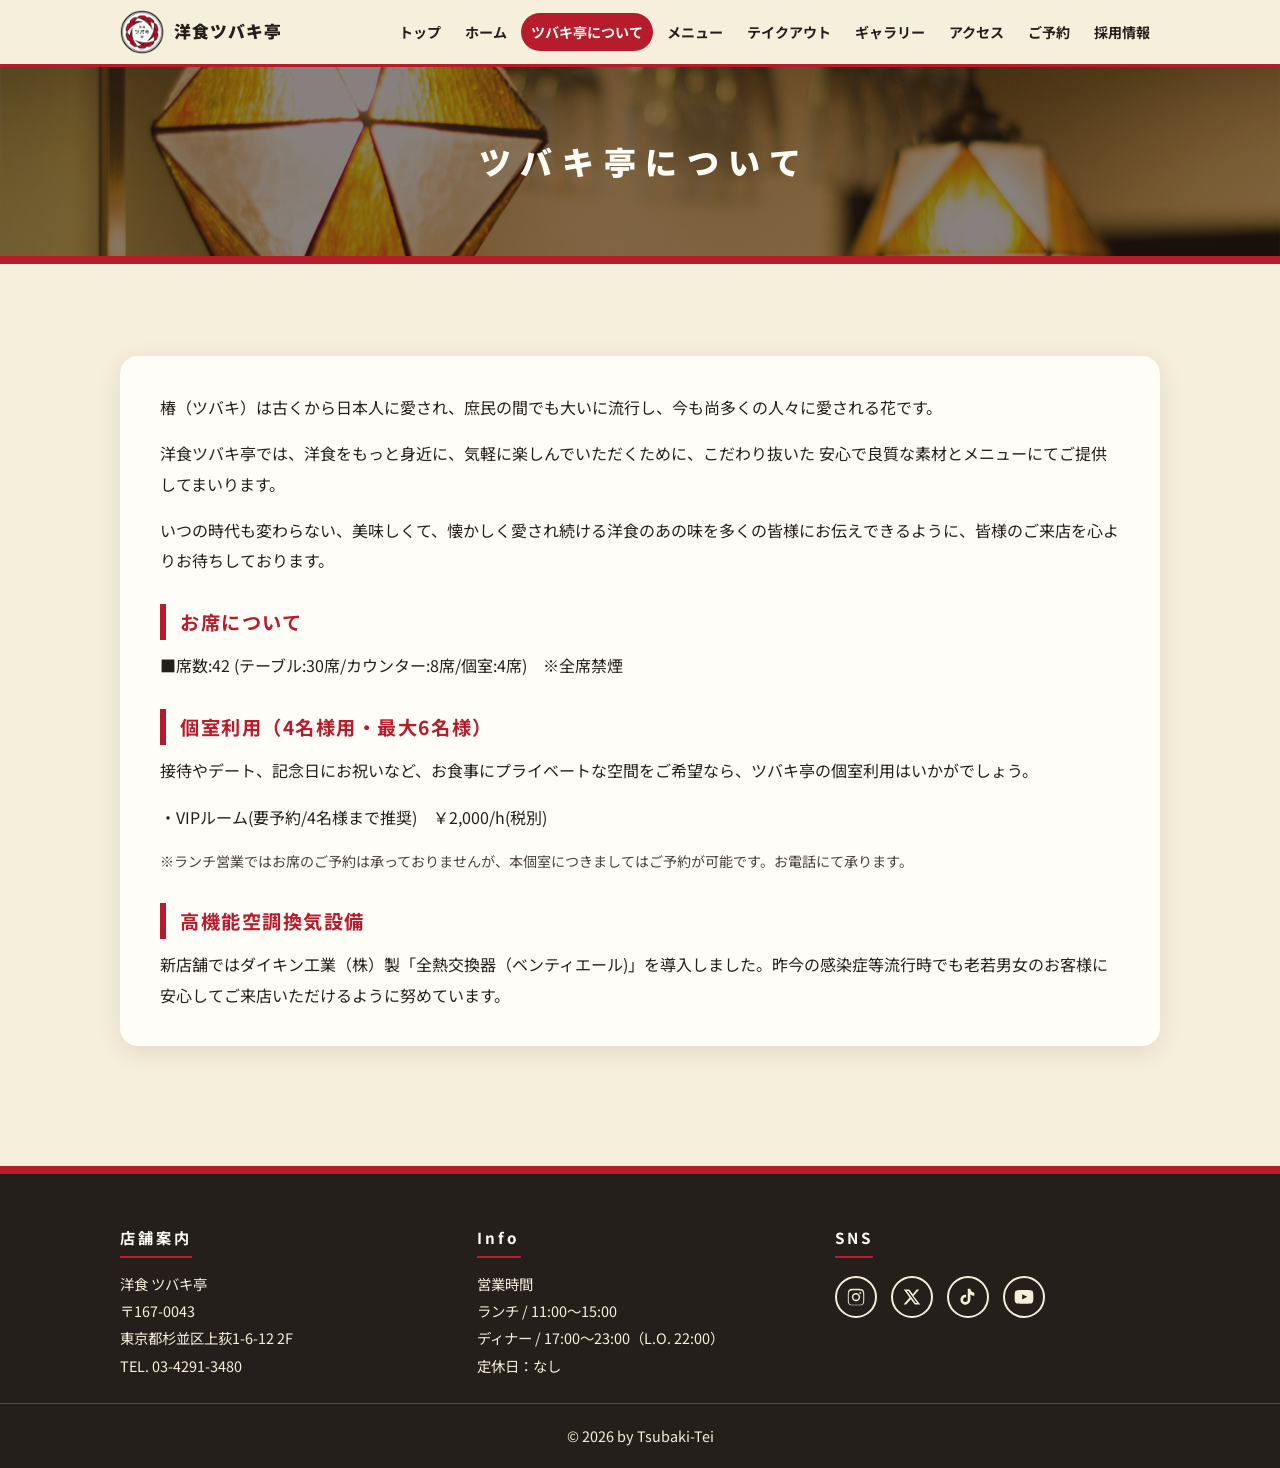
==== about/index.html @ 3b2450a0 "feat: 全ページ実装（1号店8ページ + 2号店/deli/ + 404） - レスポンシブHTML/CSS（クリーム×深紅の現行デザイン踏襲） - メニューはdata/menu.jsonからJS" ====
<!DOCTYPE html>
<html lang="ja">
<head>
  <meta charset="UTF-8">
  <meta name="viewport" content="width=device-width, initial-scale=1">
  <title>ツバキ亭について｜洋食ツバキ亭</title>
  <meta name="description" content="洋食ツバキ亭のこだわり。安心で良質な素材と、いつの時代も愛され続ける洋食の味をお届けします。">
  <link rel="icon" href="../assets/img/logo.png">
  <meta property="og:title" content="ツバキ亭について｜洋食ツバキ亭">
  <meta property="og:description" content="洋食ツバキ亭のこだわり。安心で良質な素材と、いつの時代も愛され続ける洋食の味をお届けします。">
  <meta property="og:image" content="../assets/img/logo.png">
  <link rel="preconnect" href="https://fonts.googleapis.com">
  <link rel="preconnect" href="https://fonts.gstatic.com" crossorigin>
  <link href="https://fonts.googleapis.com/css2?family=Noto+Sans+JP:wght@400;700;900&display=swap" rel="stylesheet">
  <link rel="stylesheet" href="../assets/css/style.css">
</head>
<body>
<header class="site-header">
  <div class="header-inner">
    <a class="brand" href=".././"><img src="../assets/img/logo.png" alt="洋食ツバキ亭ロゴ">洋食ツバキ亭</a>
    <button class="nav-toggle" aria-label="メニューを開く" onclick="document.querySelector('.site-nav').classList.toggle('open')">☰</button>
    <nav class="site-nav">
      <ul>
        <li><a href=".././">トップ</a></li>
        <li><a href="../home/">ホーム</a></li>
        <li><a href="../about/" aria-current="page">ツバキ亭について</a></li>
        <li><a href="../menu/">メニュー</a></li>
        <li><a href="../takeout/">テイクアウト</a></li>
        <li><a href="../gallery/">ギャラリー</a></li>
        <li><a href="../access/">アクセス</a></li>
        <li><a href="../reserve/">ご予約</a></li>
        <li><a href="../recruit/">採用情報</a></li>
      </ul>
    </nav>
  </div>
</header>

<div class="page-title"><h1>ツバキ亭について</h1></div>
<main>
  <section class="section">
    <div class="prose">
      <p>椿（ツバキ）は古くから日本人に愛され、庶民の間でも大いに流行し、今も尚多くの人々に愛される花です。</p>
      <p>洋食ツバキ亭では、洋食をもっと身近に、気軽に楽しんでいただくために、こだわり抜いた 安心で良質な素材とメニューにてご提供してまいります。</p>
      <p>いつの時代も変わらない、美味しくて、懐かしく愛され続ける洋食のあの味を多くの皆様にお伝えできるように、皆様のご来店を心よりお待ちしております。</p>

      <h3>お席について</h3>
      <p>■席数:42 (テーブル:30席/カウンター:8席/個室:4席)　※全席禁煙</p>

      <h3>個室利用（4名様用・最大6名様）</h3>
      <p>接待やデート、記念日にお祝いなど、お食事にプライベートな空間をご希望なら、ツバキ亭の個室利用はいかがでしょう。</p>
      <p>・VIPルーム(要予約/4名様まで推奨)　￥2,000/h(税別)</p>
      <p class="note">※ランチ営業ではお席のご予約は承っておりませんが、本個室につきましてはご予約が可能です。お電話にて承ります。</p>

      <h3>高機能空調換気設備</h3>
      <p>新店舗ではダイキン工業（株）製「全熱交換器（ベンティエール)」を導入しました。昨今の感染症等流行時でも老若男女のお客様に安心してご来店いただけるように努めています。</p>
    </div>
  </section>
</main>

<footer class="site-footer">
  <div class="footer-inner">
    <div>
      <h4>店舗案内</h4>
      <p>洋食 ツバキ亭<br>〒167-0043<br>東京都杉並区上荻1-6-12 2F<br>TEL. <a href="tel:03-4291-3480">03-4291-3480</a></p>
    </div>
    <div>
      <h4>Info</h4>
      <p>営業時間<br>ランチ / 11:00〜15:00<br>ディナー / 17:00〜23:00（L.O. 22:00）<br>定休日：なし</p>
    </div>
    <div>
      <h4>SNS</h4>
      <div class="sns-icons">
        <a href="https://www.instagram.com/tsubaki.ogikubo/" target="_blank" rel="noopener" aria-label="Instagram"><svg viewBox="0 0 24 24"><path d="M12 2.2c3.2 0 3.6 0 4.9.1 1.2.1 1.8.2 2.2.4.6.2 1 .5 1.4.9.4.4.7.8.9 1.4.2.4.4 1 .4 2.2.1 1.3.1 1.7.1 4.9s0 3.6-.1 4.9c-.1 1.2-.2 1.8-.4 2.2-.2.6-.5 1-.9 1.4-.4.4-.8.7-1.4.9-.4.2-1 .4-2.2.4-1.3.1-1.7.1-4.9.1s-3.6 0-4.9-.1c-1.2-.1-1.8-.2-2.2-.4-.6-.2-1-.5-1.4-.9-.4-.4-.7-.8-.9-1.4-.2-.4-.4-1-.4-2.2C2.2 15.6 2.2 15.2 2.2 12s0-3.6.1-4.9c.1-1.2.2-1.8.4-2.2.2-.6.5-1 .9-1.4.4-.4.8-.7 1.4-.9.4-.2 1-.4 2.2-.4C8.4 2.2 8.8 2.2 12 2.2m0 1.8c-3.1 0-3.5 0-4.8.1-1.1.1-1.4.2-1.8.3-.4.2-.7.4-1 .7-.3.3-.5.6-.7 1-.1.4-.3.7-.3 1.8-.1 1.3-.1 1.7-.1 4.8s0 3.5.1 4.8c.1 1.1.2 1.4.3 1.8.2.4.4.7.7 1 .3.3.6.5 1 .7.4.1.7.3 1.8.3 1.3.1 1.7.1 4.8.1s3.5 0 4.8-.1c1.1-.1 1.4-.2 1.8-.3.4-.2.7-.4 1-.7.3-.3.5-.6.7-1 .1-.4.3-.7.3-1.8.1-1.3.1-1.7.1-4.8s0-3.5-.1-4.8c-.1-1.1-.2-1.4-.3-1.8-.2-.4-.4-.7-.7-1-.3-.3-.6-.5-1-.7-.4-.1-.7-.3-1.8-.3-1.3-.1-1.7-.1-4.8-.1zm0 3.1a5 5 0 1 1 0 10 5 5 0 0 1 0-10zm0 1.8a3.2 3.2 0 1 0 0 6.4 3.2 3.2 0 0 0 0-6.4zm5.2-2.9a1.1 1.1 0 1 1 0 2.2 1.1 1.1 0 0 1 0-2.2z"/></svg></a>
        <a href="https://x.com/TsubakiOgikubo" target="_blank" rel="noopener" aria-label="X"><svg viewBox="0 0 24 24"><path d="M17.5 3h3.1l-6.8 7.8L21.8 21h-6.3l-4.9-6.4L5 21H1.9l7.3-8.3L2.2 3h6.5l4.4 5.8L17.5 3zm-1.1 16.1h1.7L7.7 4.8H5.9l10.5 14.3z"/></svg></a>
        <a href="https://www.tiktok.com/@tsubaki.ogikubo" target="_blank" rel="noopener" aria-label="TikTok"><svg viewBox="0 0 24 24"><path d="M19.6 6.7a4.8 4.8 0 0 1-3.5-1.6 4.8 4.8 0 0 1-1.2-3.1h-3.2v13.3a2.8 2.8 0 1 1-2-2.7V9.3a6 6 0 1 0 5.2 6V8.9a8 8 0 0 0 4.7 1.5V7.2c-.3 0-.7-.1-1-.2z"/></svg></a>
        <a href="https://www.youtube.com/@tsubaki.ogikubo" target="_blank" rel="noopener" aria-label="YouTube"><svg viewBox="0 0 24 24"><path d="M23 7.2s-.2-1.6-.9-2.3c-.9-.9-1.9-.9-2.3-1C16.6 3.6 12 3.6 12 3.6s-4.6 0-7.8.3c-.4.1-1.4.1-2.3 1-.7.7-.9 2.3-.9 2.3S.8 9.1.8 11v1.8c0 1.9.2 3.8.2 3.8s.2 1.6.9 2.3c.9.9 2 .9 2.5 1 1.8.2 7.6.3 7.6.3s4.6 0 7.8-.3c.4-.1 1.4-.1 2.3-1 .7-.7.9-2.3.9-2.3s.2-1.9.2-3.8V11c0-1.9-.2-3.8-.2-3.8zM9.8 14.9V8.7l6.1 3.1-6.1 3.1z"/></svg></a>
      </div>
    </div>
  </div>
  <p class="copyright">© 2026 by Tsubaki-Tei</p>
</footer>
</body>
</html>
---- assets/css/style.css ----
/* ==========================================================
   洋食ツバキ亭 — 共通スタイル
   カラー: クリーム地 × 深紅（現行サイトの世界観を踏襲）
   ========================================================== */
:root {
  --cream: #f6efdc;
  --cream-deep: #efe5c9;
  --red: #b71c2c;
  --red-dark: #93151f;
  --ink: #251f1c;
  --ink-soft: #4a423d;
  --white: #fffdf7;
  --shadow: 0 6px 24px rgba(60, 30, 20, .10);
  --radius: 18px;
  --maxw: 1080px;
}

* { margin: 0; padding: 0; box-sizing: border-box; }

html { scroll-behavior: smooth; }

body {
  font-family: "Noto Sans JP", "Hiragino Kaku Gothic ProN", sans-serif;
  background: var(--cream);
  color: var(--ink);
  line-height: 1.9;
  font-size: 16px;
  -webkit-font-smoothing: antialiased;
}

img { max-width: 100%; display: block; }
a { color: var(--red); text-decoration: none; }

/* ---------- ヘッダー ---------- */
.site-header {
  position: sticky;
  top: 0;
  z-index: 100;
  background: rgba(246, 239, 220, .95);
  backdrop-filter: blur(8px);
  border-bottom: 3px solid var(--red);
}
.header-inner {
  max-width: var(--maxw);
  margin: 0 auto;
  padding: 10px 20px;
  display: flex;
  align-items: center;
  justify-content: space-between;
  gap: 16px;
}
.brand {
  display: flex;
  align-items: center;
  gap: 10px;
  color: var(--ink);
  font-weight: 900;
  font-size: 1.05rem;
  letter-spacing: .06em;
  white-space: nowrap;
}
.brand img { width: 44px; height: 44px; }

.site-nav ul {
  display: flex;
  list-style: none;
  gap: 4px;
  flex-wrap: wrap;
}
.site-nav a {
  display: block;
  padding: 6px 10px;
  color: var(--ink);
  font-weight: 700;
  font-size: .88rem;
  border-radius: 999px;
  transition: background .2s, color .2s;
}
.site-nav a:hover, .site-nav a[aria-current="page"] {
  background: var(--red);
  color: var(--white);
}

.nav-toggle {
  display: none;
  background: none;
  border: 2px solid var(--red);
  border-radius: 10px;
  color: var(--red);
  font-size: 1.3rem;
  line-height: 1;
  padding: 6px 10px;
  cursor: pointer;
}

@media (max-width: 860px) {
  .nav-toggle { display: block; }
  .site-nav {
    display: none;
    position: absolute;
    top: 100%;
    left: 0;
    right: 0;
    background: var(--cream);
    border-bottom: 3px solid var(--red);
    box-shadow: var(--shadow);
  }
  .site-nav.open { display: block; }
  .site-nav ul { flex-direction: column; padding: 10px 16px 16px; }
  .site-nav a { font-size: 1rem; padding: 10px 12px; }
}

/* ---------- ヒーロー ---------- */
.hero {
  position: relative;
  min-height: 340px;
  display: grid;
  place-items: center;
  background: url("../img/hero.jpg") center/cover no-repeat;
}
.hero::after {
  content: "";
  position: absolute;
  inset: auto 0 0 0;
  height: 10px;
  background: var(--red);
}
.hero .hero-logo {
  width: 190px;
  height: 190px;
  border-radius: 50%;
  background: var(--white);
  box-shadow: var(--shadow);
  padding: 12px;
}
@media (max-width: 640px) {
  .hero { min-height: 240px; }
  .hero .hero-logo { width: 140px; height: 140px; }
}

/* サブページ用ページタイトル帯 */
.page-title {
  background: linear-gradient(rgba(37, 25, 20, .55), rgba(37, 25, 20, .55)), url("../img/hero.jpg") center/cover no-repeat;
  color: var(--white);
  text-align: center;
  padding: 64px 20px;
  border-bottom: 8px solid var(--red);
}
.page-title h1 {
  font-size: 2rem;
  letter-spacing: .3em;
  text-indent: .3em;
  font-weight: 900;
}
@media (max-width: 640px) {
  .page-title { padding: 44px 16px; }
  .page-title h1 { font-size: 1.5rem; }
}

/* ---------- セクション共通 ---------- */
main { max-width: var(--maxw); margin: 0 auto; padding: 0 20px 80px; }

.section { padding-top: 64px; }
.section-title {
  display: flex;
  align-items: center;
  justify-content: center;
  gap: 18px;
  font-size: 1.7rem;
  font-weight: 900;
  letter-spacing: .2em;
  text-indent: .2em;
  margin-bottom: 36px;
}
.section-title::before, .section-title::after {
  content: "";
  width: 110px;
  height: 6px;
  background-image: radial-gradient(var(--red) 42%, transparent 46%);
  background-size: 14px 6px;
  background-repeat: repeat-x;
}
@media (max-width: 640px) {
  .section { padding-top: 48px; }
  .section-title { font-size: 1.3rem; gap: 10px; }
  .section-title::before, .section-title::after { width: 54px; }
}

/* ---------- カード ---------- */
.store-cards {
  display: grid;
  grid-template-columns: repeat(auto-fit, minmax(260px, 1fr));
  gap: 28px;
}
.store-card {
  position: relative;
  border: 3px solid var(--red);
  border-radius: 22px;
  overflow: hidden;
  background: var(--white);
  min-height: 380px;
  display: flex;
  flex-direction: column;
  box-shadow: var(--shadow);
  transition: transform .25s;
}
a.store-card:hover { transform: translateY(-4px); }
.store-card .badge {
  position: absolute;
  top: 14px;
  left: 14px;
  width: 64px;
  height: 64px;
  border-radius: 50%;
  background: var(--white);
  padding: 4px;
  box-shadow: var(--shadow);
  z-index: 2;
}
.store-card .photo {
  flex: 1;
  min-height: 260px;
  background-size: cover;
  background-position: center;
}
.store-card .info {
  background: linear-gradient(transparent, rgba(20, 10, 8, .8));
  color: var(--white);
  padding: 60px 18px 18px;
  margin-top: -96px;
  position: relative;
  z-index: 1;
}
.store-card .info h3 { font-size: 1.25rem; letter-spacing: .1em; }
.store-card .info p { font-size: .85rem; line-height: 1.6; }
.store-card.coming {
  align-items: center;
  justify-content: center;
  color: var(--red);
  font-weight: 900;
  font-size: 1.35rem;
  letter-spacing: .04em;
}

/* ---------- ボタン ---------- */
.btn-area {
  display: flex;
  flex-direction: column;
  align-items: center;
  gap: 16px;
  margin-top: 44px;
}
.btn {
  display: inline-block;
  background: var(--red);
  color: var(--white);
  font-weight: 900;
  letter-spacing: .18em;
  padding: 14px 46px;
  border-radius: 999px;
  box-shadow: var(--shadow);
  transition: background .2s, transform .2s;
  text-align: center;
  min-width: 280px;
}
.btn:hover { background: var(--red-dark); transform: translateY(-2px); }
@media (max-width: 640px) { .btn { min-width: 240px; padding: 13px 30px; } }

/* ---------- 本文ブロック ---------- */
.prose {
  background: var(--white);
  border-radius: var(--radius);
  box-shadow: var(--shadow);
  padding: 36px 40px;
  margin-top: 28px;
}
.prose h3 {
  color: var(--red);
  font-size: 1.2rem;
  letter-spacing: .08em;
  margin: 28px 0 10px;
  padding-left: 14px;
  border-left: 6px solid var(--red);
}
.prose h3:first-child { margin-top: 0; }
.prose p { margin-bottom: 1em; }
.prose p:last-child { margin-bottom: 0; }
.prose .note { font-size: .88rem; color: var(--ink-soft); }
@media (max-width: 640px) { .prose { padding: 24px 20px; } }

/* ---------- メニュー ---------- */
.menu-tabs {
  display: flex;
  justify-content: center;
  gap: 12px;
  margin-bottom: 8px;
  flex-wrap: wrap;
}
.menu-tab {
  border: 3px solid var(--red);
  background: var(--white);
  color: var(--red);
  font-weight: 900;
  font-size: 1rem;
  letter-spacing: .12em;
  padding: 10px 34px;
  border-radius: 999px;
  cursor: pointer;
  transition: background .2s, color .2s;
}
.menu-tab.active, .menu-tab:hover { background: var(--red); color: var(--white); }

.menu-lead {
  text-align: center;
  white-space: pre-line;
  color: var(--ink-soft);
  font-size: .92rem;
  margin: 18px auto 0;
  max-width: 640px;
}

.menu-section { margin-top: 44px; }
.menu-section > h3 {
  text-align: center;
  font-size: 1.35rem;
  font-weight: 900;
  letter-spacing: .22em;
  text-indent: .22em;
  color: var(--red);
  margin-bottom: 6px;
}
.menu-section > .sec-desc {
  text-align: center;
  white-space: pre-line;
  font-size: .88rem;
  color: var(--ink-soft);
  margin-bottom: 20px;
}

.menu-items { display: grid; gap: 14px; }
.menu-item {
  display: flex;
  align-items: center;
  gap: 18px;
  background: var(--white);
  border-radius: 14px;
  box-shadow: var(--shadow);
  padding: 14px 20px;
}
.menu-item .thumb {
  width: 74px;
  height: 74px;
  border-radius: 12px;
  object-fit: cover;
  flex-shrink: 0;
}
.menu-item .body { flex: 1; min-width: 0; }
.menu-item .name { font-weight: 700; font-size: 1.02rem; }
.menu-item .desc {
  font-size: .82rem;
  color: var(--ink-soft);
  white-space: pre-line;
  line-height: 1.6;
}
.menu-item .price {
  font-weight: 900;
  color: var(--red);
  font-size: 1.05rem;
  white-space: nowrap;
}
.menu-item .price small { font-weight: 700; font-size: .78rem; }
@media (max-width: 640px) {
  .menu-item { padding: 12px 14px; gap: 12px; }
  .menu-item .thumb { width: 60px; height: 60px; }
}

/* ---------- ギャラリー ---------- */
.gallery-grid {
  display: grid;
  grid-template-columns: repeat(auto-fill, minmax(240px, 1fr));
  gap: 16px;
}
.gallery-grid img {
  width: 100%;
  aspect-ratio: 4 / 3;
  object-fit: cover;
  border-radius: 14px;
  box-shadow: var(--shadow);
}

/* ---------- アクセス ---------- */
.map-frame {
  width: 100%;
  height: 420px;
  border: 0;
  border-radius: var(--radius);
  box-shadow: var(--shadow);
  margin-top: 28px;
}
@media (max-width: 640px) { .map-frame { height: 320px; } }

/* ---------- テーブル ---------- */
.info-table { width: 100%; border-collapse: collapse; }
.info-table th, .info-table td {
  padding: 12px 10px;
  border-bottom: 1px dashed rgba(183, 28, 44, .35);
  text-align: left;
  vertical-align: top;
}
.info-table th { color: var(--red); white-space: nowrap; width: 8em; font-weight: 900; }

/* ---------- フッター ---------- */
.site-footer {
  background: var(--ink);
  color: var(--cream);
  margin-top: 40px;
  border-top: 8px solid var(--red);
}
.footer-inner {
  max-width: var(--maxw);
  margin: 0 auto;
  padding: 48px 20px 24px;
  display: grid;
  grid-template-columns: repeat(auto-fit, minmax(220px, 1fr));
  gap: 32px;
}
.site-footer h4 {
  color: var(--white);
  letter-spacing: .2em;
  font-size: .95rem;
  margin-bottom: 12px;
  border-bottom: 2px solid var(--red);
  display: inline-block;
  padding-bottom: 4px;
}
.site-footer p { font-size: .9rem; line-height: 1.9; }
.site-footer a { color: var(--cream); }
.sns-icons { display: flex; gap: 14px; margin-top: 6px; }
.sns-icons a {
  display: grid;
  place-items: center;
  width: 42px;
  height: 42px;
  border: 2px solid var(--cream);
  border-radius: 50%;
  transition: background .2s;
}
.sns-icons a:hover { background: var(--red); border-color: var(--red); }
.sns-icons svg { width: 20px; height: 20px; fill: var(--cream); }
.copyright {
  text-align: center;
  font-size: .8rem;
  padding: 18px;
  border-top: 1px solid rgba(246, 239, 220, .2);
}
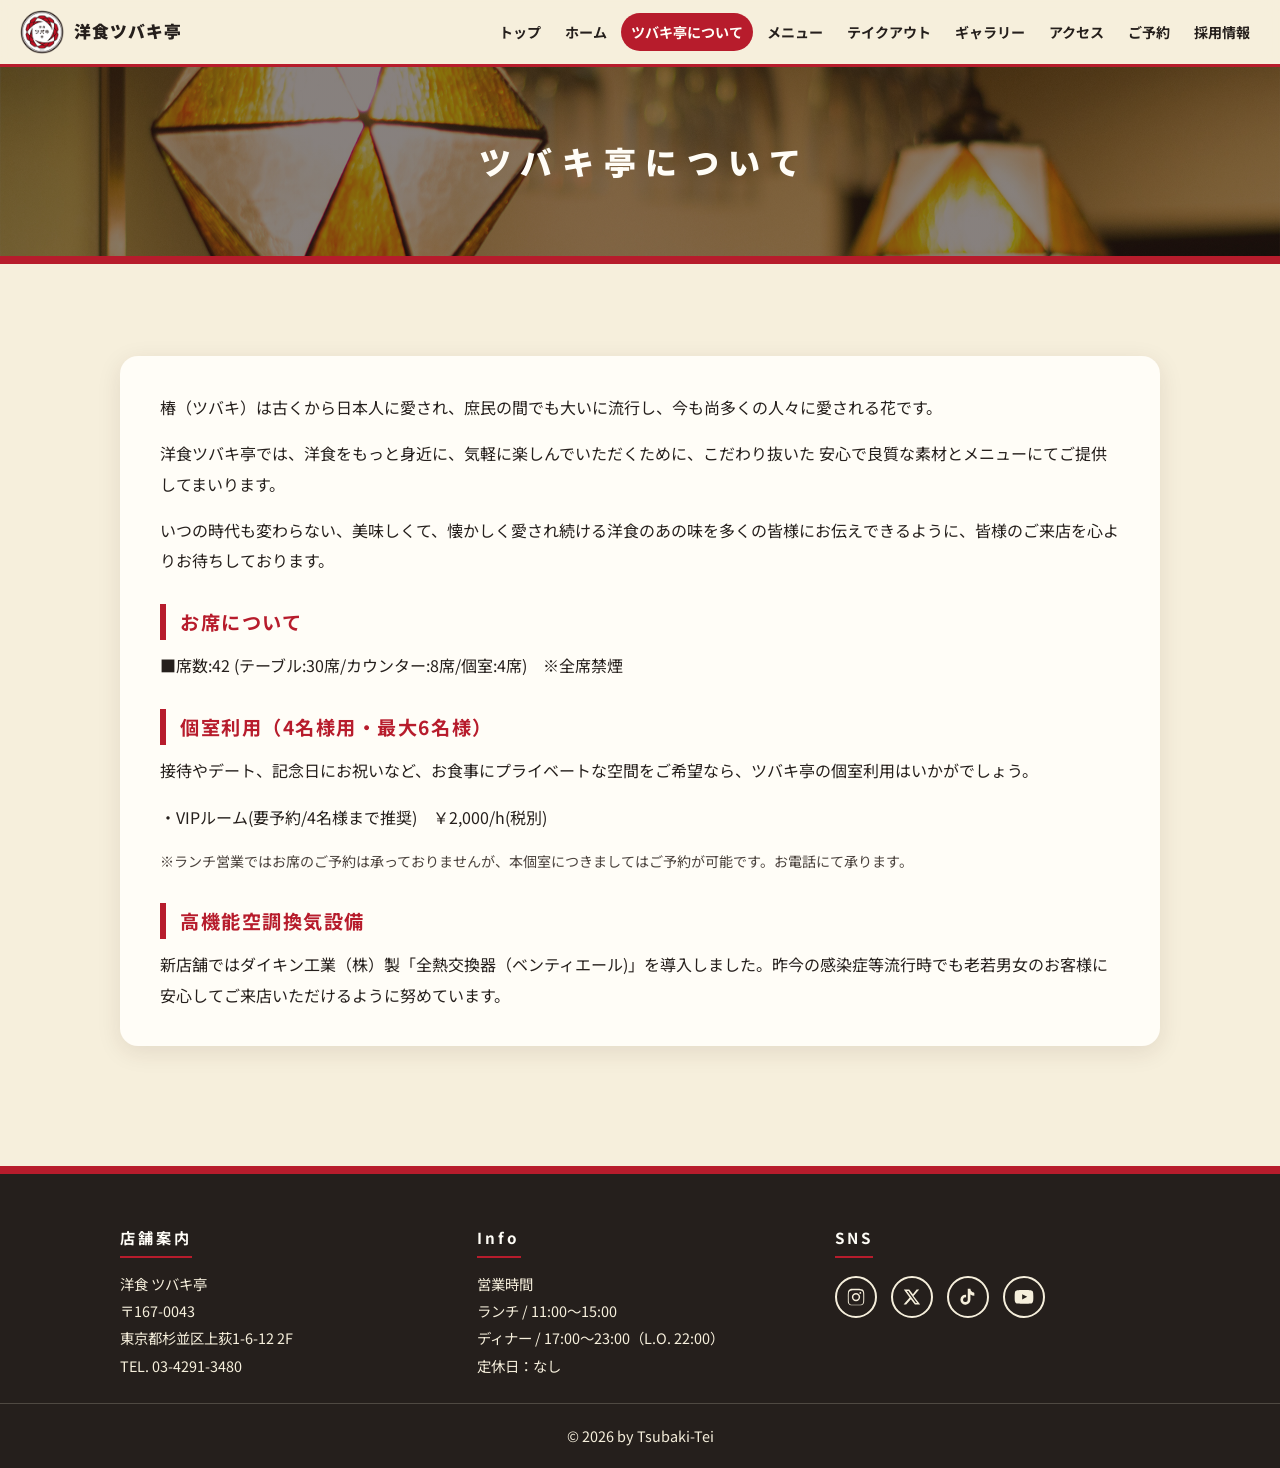
==== commit 0dbbc2b4: "feat: DNS切替前チェック項目を対応 - og:image を全ページ絶対URL化（https://tsubakitei.tokyo/...） - robots.txt 追加（/deli/ をD" ====
--- a/about/index.html
+++ b/about/index.html
@@ -8,7 +8,7 @@
   <link rel="icon" href="../assets/img/logo.png">
   <meta property="og:title" content="ツバキ亭について｜洋食ツバキ亭">
   <meta property="og:description" content="洋食ツバキ亭のこだわり。安心で良質な素材と、いつの時代も愛され続ける洋食の味をお届けします。">
-  <meta property="og:image" content="../assets/img/logo.png">
+  <meta property="og:image" content="https://tsubakitei.tokyo/assets/img/logo.png">
   <link rel="preconnect" href="https://fonts.googleapis.com">
   <link rel="preconnect" href="https://fonts.gstatic.com" crossorigin>
   <link href="https://fonts.googleapis.com/css2?family=Noto+Sans+JP:wght@400;700;900&display=swap" rel="stylesheet">
--- a/assets/css/style.css
+++ b/assets/css/style.css
@@ -41,7 +41,7 @@
   border-bottom: 3px solid var(--red);
 }
 .header-inner {
-  max-width: var(--maxw);
+  width: 100%;
   margin: 0 auto;
   padding: 10px 20px;
   display: flex;
@@ -374,6 +374,73 @@
   .menu-item .thumb { width: 60px; height: 60px; }
 }
 
+/* ---------- デリ メニュー ---------- */
+.deli-menu-block { padding: 24px 28px; }
+.deli-menu-block h3 { margin-bottom: 22px; }
+.deli-menu-list { display: grid; gap: 16px; }
+.deli-menu-item {
+  display: grid;
+  grid-template-columns: 88px minmax(0, 1fr) auto;
+  align-items: center;
+  gap: 22px;
+  background: var(--white);
+  border-radius: 14px;
+  box-shadow: var(--shadow);
+  min-height: 108px;
+  padding: 16px 22px;
+}
+.deli-thumb {
+  width: 78px;
+  height: 78px;
+  display: grid;
+  place-items: center;
+}
+.deli-thumb-img, .deli-thumb-empty {
+  width: 78px;
+  height: 78px;
+  border-radius: 14px;
+}
+.deli-thumb-img { object-fit: cover; }
+.deli-thumb-empty {
+  border: 2px solid var(--ink);
+  background: var(--white);
+}
+.deli-name {
+  font-weight: 900;
+  font-size: 1.05rem;
+  color: var(--ink);
+}
+.deli-desc {
+  margin-top: 2px;
+  font-size: .84rem;
+  line-height: 1.6;
+  color: var(--ink-soft);
+  white-space: pre-line;
+}
+.deli-price {
+  min-width: 72px;
+  text-align: right;
+  font-weight: 900;
+  color: var(--red-dark);
+  font-size: 1.05rem;
+  white-space: nowrap;
+}
+@media (max-width: 640px) {
+  .deli-menu-block { padding: 22px 14px; }
+  .deli-menu-item {
+    grid-template-columns: 64px minmax(0, 1fr) auto;
+    gap: 12px;
+    min-height: 86px;
+    padding: 12px;
+  }
+  .deli-thumb, .deli-thumb-img, .deli-thumb-empty {
+    width: 58px;
+    height: 58px;
+    border-radius: 12px;
+  }
+  .deli-price { min-width: 54px; font-size: .98rem; }
+}
+
 /* ---------- ギャラリー ---------- */
 .gallery-grid {
   display: grid;
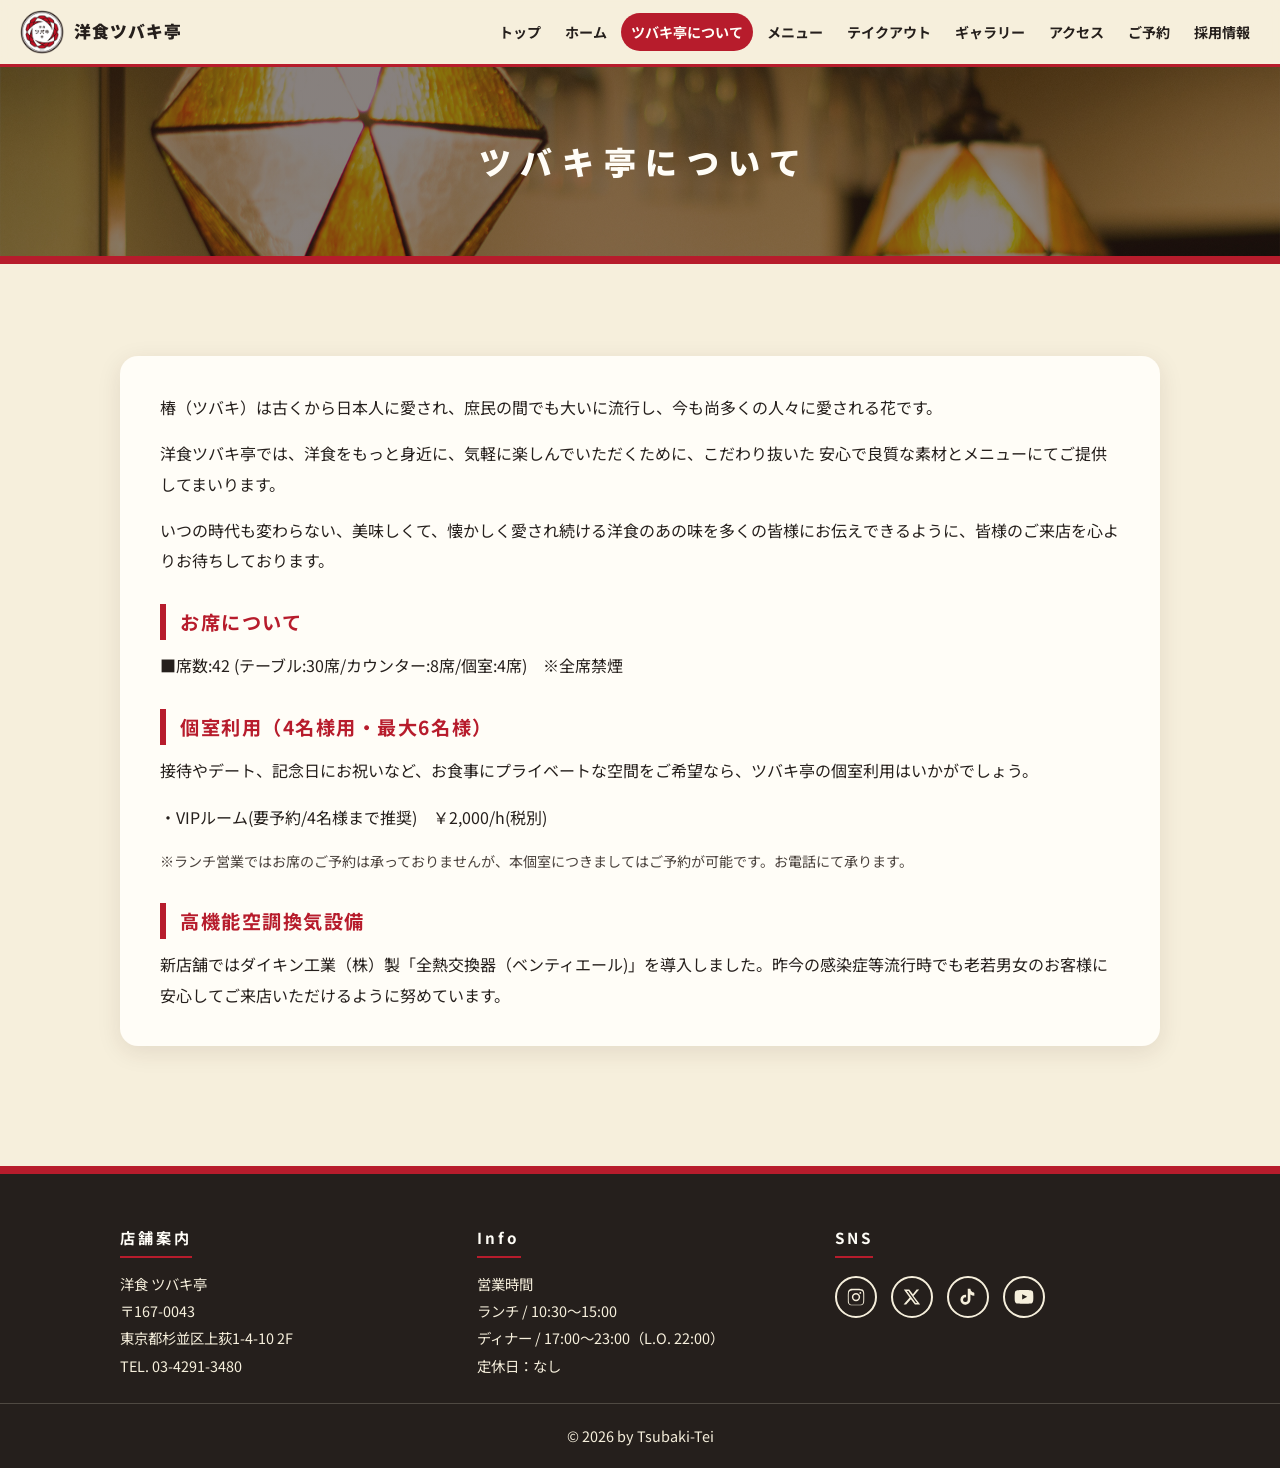
==== commit 599fd6e6: "Update tsubakitei address and hours" ====
--- a/about/index.html
+++ b/about/index.html
@@ -61,11 +61,11 @@
   <div class="footer-inner">
     <div>
       <h4>店舗案内</h4>
-      <p>洋食 ツバキ亭<br>〒167-0043<br>東京都杉並区上荻1-6-12 2F<br>TEL. <a href="tel:03-4291-3480">03-4291-3480</a></p>
+      <p>洋食 ツバキ亭<br>〒167-0043<br>東京都杉並区上荻1-4-10 2F<br>TEL. <a href="tel:03-4291-3480">03-4291-3480</a></p>
     </div>
     <div>
       <h4>Info</h4>
-      <p>営業時間<br>ランチ / 11:00〜15:00<br>ディナー / 17:00〜23:00（L.O. 22:00）<br>定休日：なし</p>
+      <p>営業時間<br>ランチ / 10:30〜15:00<br>ディナー / 17:00〜23:00（L.O. 22:00）<br>定休日：なし</p>
     </div>
     <div>
       <h4>SNS</h4>
--- a/assets/css/style.css
+++ b/assets/css/style.css
@@ -375,30 +375,29 @@
 }
 
 /* ---------- デリ メニュー ---------- */
-.deli-menu-block { padding: 24px 28px; }
-.deli-menu-block h3 { margin-bottom: 22px; }
-.deli-menu-list { display: grid; gap: 16px; }
+.deli-menu-block { margin-top: 44px; }
+.deli-menu-block h3 { margin-bottom: 20px; }
+.deli-menu-list { display: grid; gap: 14px; }
 .deli-menu-item {
   display: grid;
-  grid-template-columns: 88px minmax(0, 1fr) auto;
-  align-items: center;
-  gap: 22px;
+  grid-template-columns: 74px minmax(0, 1fr) auto;
+  align-items: center;
+  gap: 18px;
   background: var(--white);
   border-radius: 14px;
   box-shadow: var(--shadow);
-  min-height: 108px;
-  padding: 16px 22px;
+  padding: 14px 20px;
 }
 .deli-thumb {
-  width: 78px;
-  height: 78px;
+  width: 74px;
+  height: 74px;
   display: grid;
   place-items: center;
 }
 .deli-thumb-img, .deli-thumb-empty {
-  width: 78px;
-  height: 78px;
-  border-radius: 14px;
+  width: 74px;
+  height: 74px;
+  border-radius: 12px;
 }
 .deli-thumb-img { object-fit: cover; }
 .deli-thumb-empty {
@@ -406,8 +405,8 @@
   background: var(--white);
 }
 .deli-name {
-  font-weight: 900;
-  font-size: 1.05rem;
+  font-weight: 700;
+  font-size: 1.02rem;
   color: var(--ink);
 }
 .deli-desc {
@@ -426,16 +425,15 @@
   white-space: nowrap;
 }
 @media (max-width: 640px) {
-  .deli-menu-block { padding: 22px 14px; }
+  .deli-menu-block { margin-top: 36px; }
   .deli-menu-item {
-    grid-template-columns: 64px minmax(0, 1fr) auto;
+    grid-template-columns: 60px minmax(0, 1fr) auto;
     gap: 12px;
-    min-height: 86px;
-    padding: 12px;
+    padding: 12px 14px;
   }
   .deli-thumb, .deli-thumb-img, .deli-thumb-empty {
-    width: 58px;
-    height: 58px;
+    width: 60px;
+    height: 60px;
     border-radius: 12px;
   }
   .deli-price { min-width: 54px; font-size: .98rem; }
